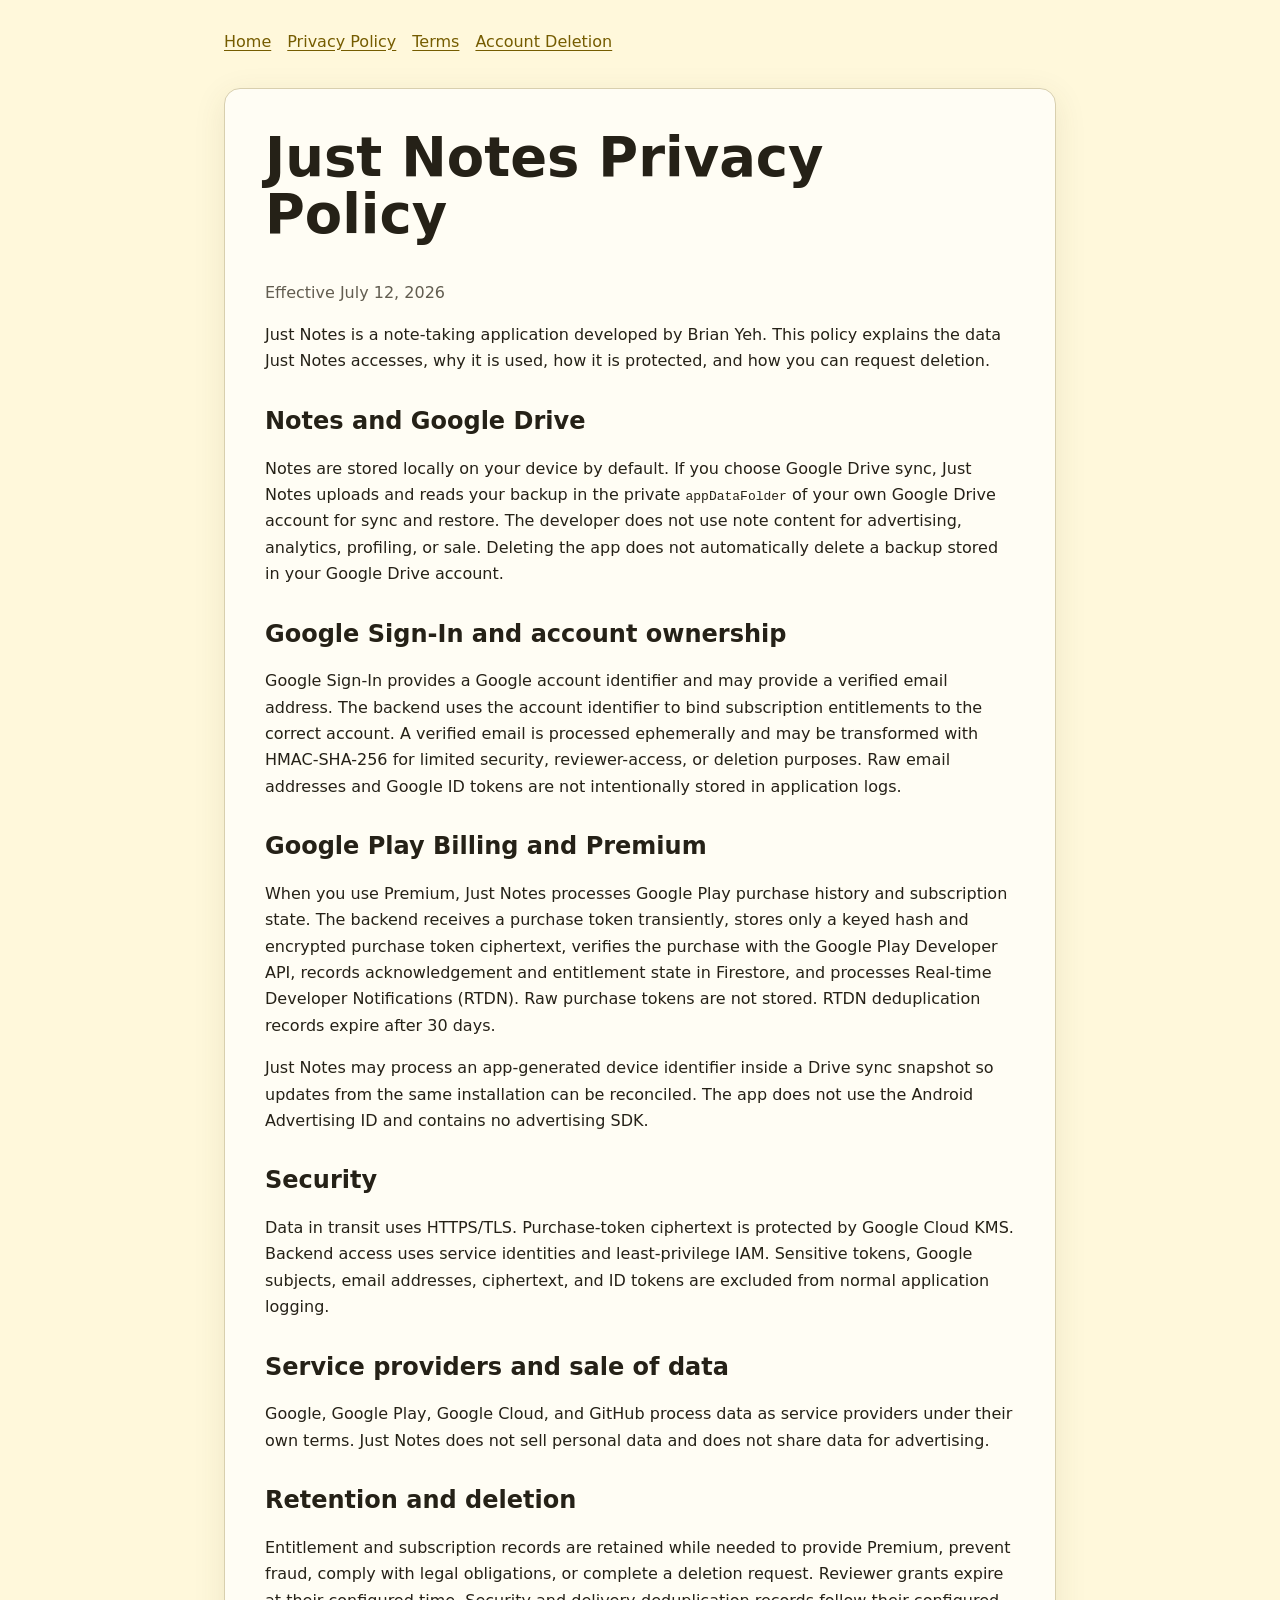
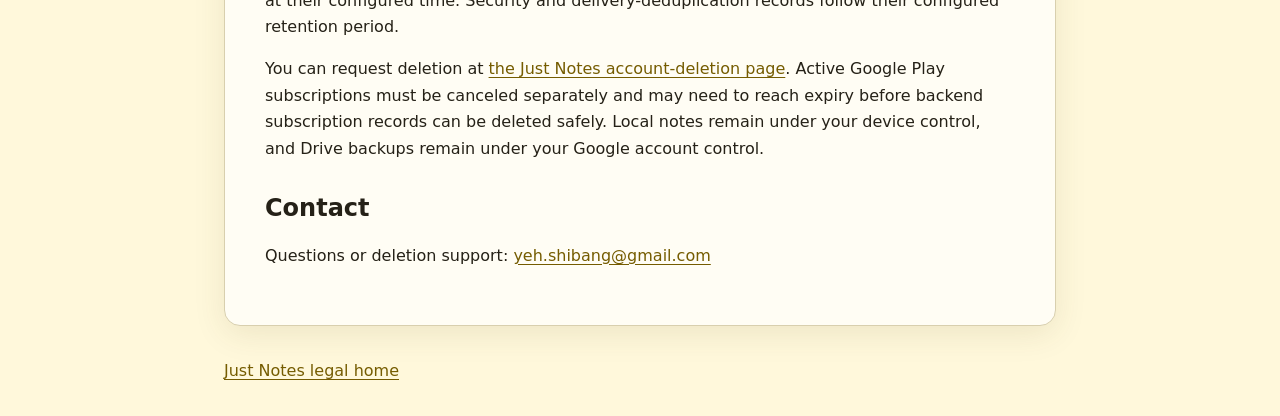
==== site/privacy-policy/index.html @ 43fa4bcf "Publish Just Notes compliance pages" ====
<!doctype html>
<html lang="en">
<head>
  <meta charset="utf-8">
  <meta name="viewport" content="width=device-width, initial-scale=1">
  <meta name="description" content="Just Notes Privacy Policy.">
  <title>Privacy Policy — Just Notes</title>
  <link rel="stylesheet" href="../styles.css">
</head>
<body>
  <header><nav aria-label="Legal navigation"><a href="../">Home</a><a href="./">Privacy Policy</a><a href="../terms-of-service/">Terms</a><a href="../account-deletion/">Account Deletion</a></nav></header>
  <main>
    <h1>Just Notes Privacy Policy</h1>
    <p class="updated">Effective July 12, 2026</p>
    <p>Just Notes is a note-taking application developed by Brian Yeh. This policy explains the data Just Notes accesses, why it is used, how it is protected, and how you can request deletion.</p>

    <h2>Notes and Google Drive</h2>
    <p>Notes are stored locally on your device by default. If you choose Google Drive sync, Just Notes uploads and reads your backup in the private <code>appDataFolder</code> of your own Google Drive account for sync and restore. The developer does not use note content for advertising, analytics, profiling, or sale. Deleting the app does not automatically delete a backup stored in your Google Drive account.</p>

    <h2>Google Sign-In and account ownership</h2>
    <p>Google Sign-In provides a Google account identifier and may provide a verified email address. The backend uses the account identifier to bind subscription entitlements to the correct account. A verified email is processed ephemerally and may be transformed with HMAC-SHA-256 for limited security, reviewer-access, or deletion purposes. Raw email addresses and Google ID tokens are not intentionally stored in application logs.</p>

    <h2>Google Play Billing and Premium</h2>
    <p>When you use Premium, Just Notes processes Google Play purchase history and subscription state. The backend receives a purchase token transiently, stores only a keyed hash and encrypted purchase token ciphertext, verifies the purchase with the Google Play Developer API, records acknowledgement and entitlement state in Firestore, and processes Real-time Developer Notifications (RTDN). Raw purchase tokens are not stored. RTDN deduplication records expire after 30 days.</p>
    <p>Just Notes may process an app-generated device identifier inside a Drive sync snapshot so updates from the same installation can be reconciled. The app does not use the Android Advertising ID and contains no advertising SDK.</p>

    <h2>Security</h2>
    <p>Data in transit uses HTTPS/TLS. Purchase-token ciphertext is protected by Google Cloud KMS. Backend access uses service identities and least-privilege IAM. Sensitive tokens, Google subjects, email addresses, ciphertext, and ID tokens are excluded from normal application logging.</p>

    <h2>Service providers and sale of data</h2>
    <p>Google, Google Play, Google Cloud, and GitHub process data as service providers under their own terms. Just Notes does not sell personal data and does not share data for advertising.</p>

    <h2>Retention and deletion</h2>
    <p>Entitlement and subscription records are retained while needed to provide Premium, prevent fraud, comply with legal obligations, or complete a deletion request. Reviewer grants expire at their configured time. Security and delivery-deduplication records follow their configured retention period.</p>
    <p>You can request deletion at <a href="../account-deletion/">the Just Notes account-deletion page</a>. Active Google Play subscriptions must be canceled separately and may need to reach expiry before backend subscription records can be deleted safely. Local notes remain under your device control, and Drive backups remain under your Google account control.</p>

    <h2>Contact</h2>
    <p>Questions or deletion support: <a href="mailto:yeh.shibang@gmail.com">yeh.shibang@gmail.com</a></p>
  </main>
  <footer><a href="../">Just Notes legal home</a></footer>
</body>
</html>
---- site/styles.css ----
:root {
  color-scheme: light dark;
  --paper: #fff8db;
  --surface: #fffdf4;
  --ink: #252117;
  --muted: #625d50;
  --accent: #755c00;
  --border: #d8cfae;
  --focus: #005fcc;
}

* { box-sizing: border-box; }

body {
  margin: 0;
  font-family: system-ui, -apple-system, BlinkMacSystemFont, "Segoe UI", sans-serif;
  line-height: 1.65;
  color: var(--ink);
  background: var(--paper);
}

a { color: var(--accent); text-underline-offset: 0.18em; }
a:focus-visible, button:focus-visible, input:focus-visible {
  outline: 3px solid var(--focus);
  outline-offset: 3px;
}

header, main, footer {
  width: min(52rem, calc(100% - 2rem));
  margin-inline: auto;
}

header { padding: 1.25rem 0 0.5rem; }
nav { display: flex; flex-wrap: wrap; gap: 0.5rem 1rem; }
nav a, .button, button {
  min-height: 44px;
  display: inline-flex;
  align-items: center;
}

main {
  margin-block: 1rem 2rem;
  padding: clamp(1.25rem, 4vw, 2.5rem);
  background: var(--surface);
  border: 1px solid var(--border);
  border-radius: 1rem;
  box-shadow: 0 0.5rem 2rem rgb(80 64 0 / 10%);
}

h1 { font-size: clamp(2rem, 8vw, 3.4rem); line-height: 1.05; margin-top: 0; }
h2 { margin-top: 2rem; line-height: 1.2; }
.eyebrow, .updated, .muted { color: var(--muted); }
.cards { display: grid; gap: 1rem; grid-template-columns: repeat(auto-fit, minmax(13rem, 1fr)); }
.card { padding: 1rem; border: 1px solid var(--border); border-radius: 0.75rem; }

label { display: block; margin: 1rem 0 0.4rem; font-weight: 650; }
input[type="text"] {
  width: 100%;
  min-height: 48px;
  padding: 0.7rem;
  border: 1px solid var(--border);
  border-radius: 0.5rem;
  font: inherit;
  background: Canvas;
  color: CanvasText;
}
.check-row { display: flex; gap: 0.7rem; align-items: flex-start; font-weight: 400; }
.check-row input { margin-top: 0.35rem; inline-size: 1.2rem; block-size: 1.2rem; }
button {
  margin-top: 1rem;
  padding: 0.65rem 1rem;
  border: 0;
  border-radius: 0.5rem;
  font: inherit;
  font-weight: 700;
  color: white;
  background: #7d270e;
  cursor: pointer;
}
button:disabled { opacity: 0.55; cursor: not-allowed; }
.status { min-height: 3rem; padding: 0.75rem; border-left: 4px solid var(--border); }
footer { padding-bottom: 2rem; color: var(--muted); }

@media (prefers-color-scheme: dark) {
  :root {
    --paper: #18160f;
    --surface: #232016;
    --ink: #f6efd8;
    --muted: #c9bea0;
    --accent: #f3d66c;
    --border: #564d34;
    --focus: #81b8ff;
  }
}
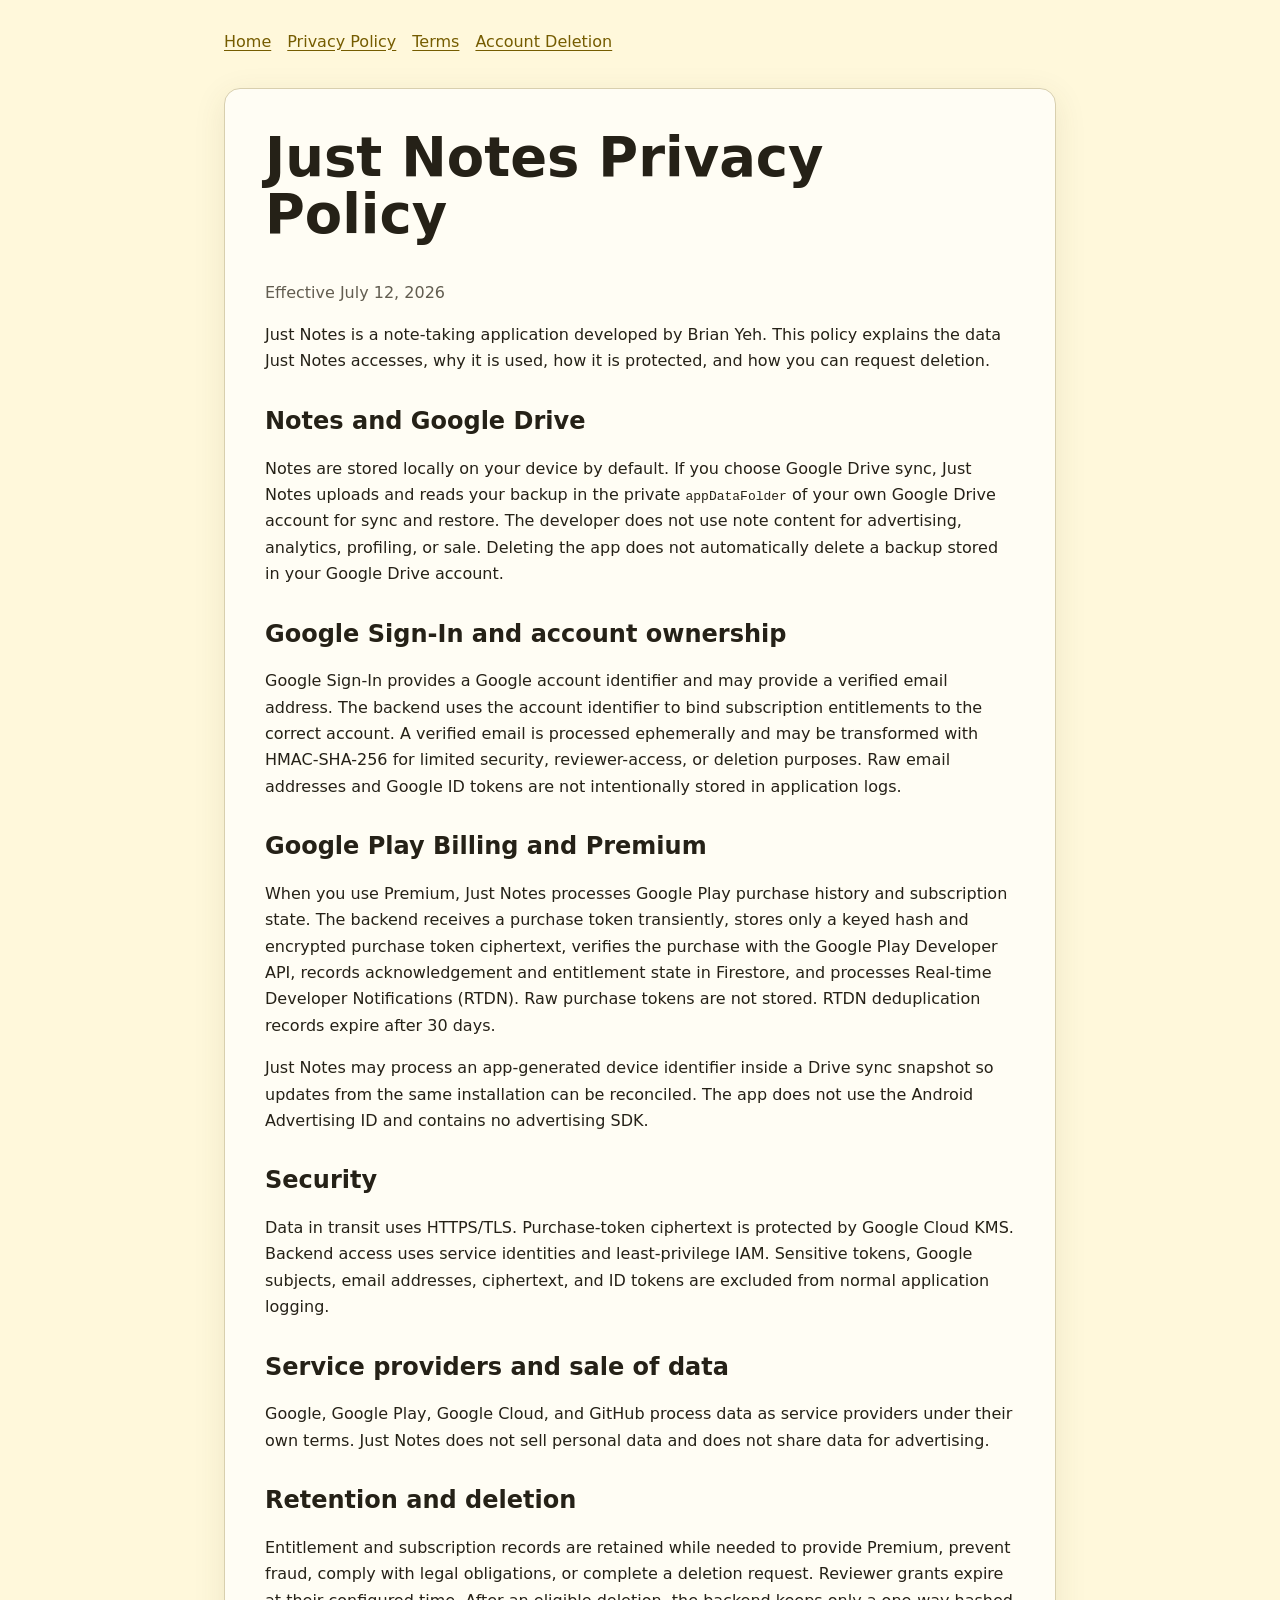
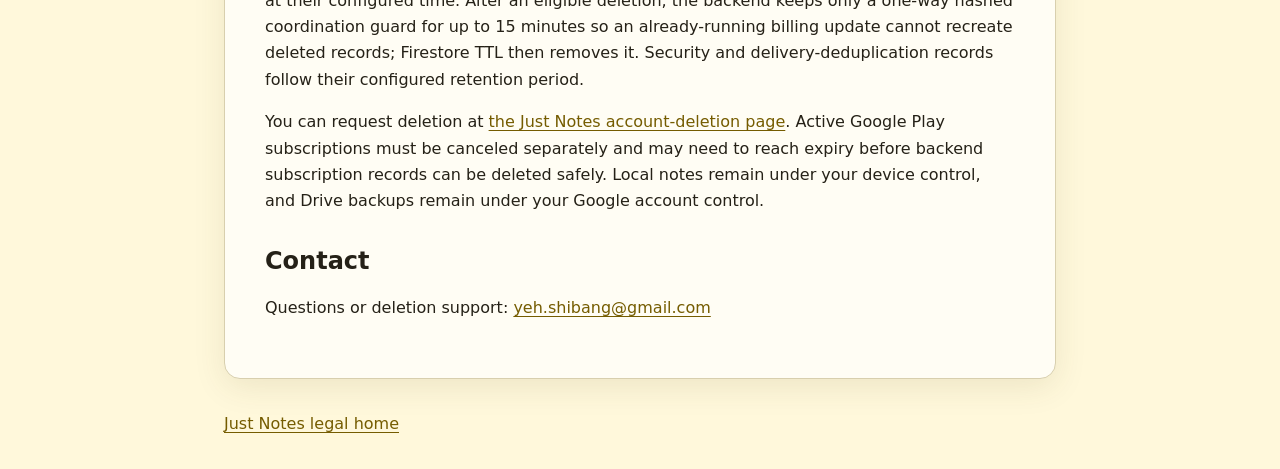
==== commit bdcadb40: "Close production compliance review gaps" ====
--- a/site/privacy-policy/index.html
+++ b/site/privacy-policy/index.html
@@ -31,7 +31,7 @@
     <p>Google, Google Play, Google Cloud, and GitHub process data as service providers under their own terms. Just Notes does not sell personal data and does not share data for advertising.</p>
 
     <h2>Retention and deletion</h2>
-    <p>Entitlement and subscription records are retained while needed to provide Premium, prevent fraud, comply with legal obligations, or complete a deletion request. Reviewer grants expire at their configured time. Security and delivery-deduplication records follow their configured retention period.</p>
+    <p>Entitlement and subscription records are retained while needed to provide Premium, prevent fraud, comply with legal obligations, or complete a deletion request. Reviewer grants expire at their configured time. After an eligible deletion, the backend keeps only a one-way hashed coordination guard for up to 15 minutes so an already-running billing update cannot recreate deleted records; Firestore TTL then removes it. Security and delivery-deduplication records follow their configured retention period.</p>
     <p>You can request deletion at <a href="../account-deletion/">the Just Notes account-deletion page</a>. Active Google Play subscriptions must be canceled separately and may need to reach expiry before backend subscription records can be deleted safely. Local notes remain under your device control, and Drive backups remain under your Google account control.</p>
 
     <h2>Contact</h2>
